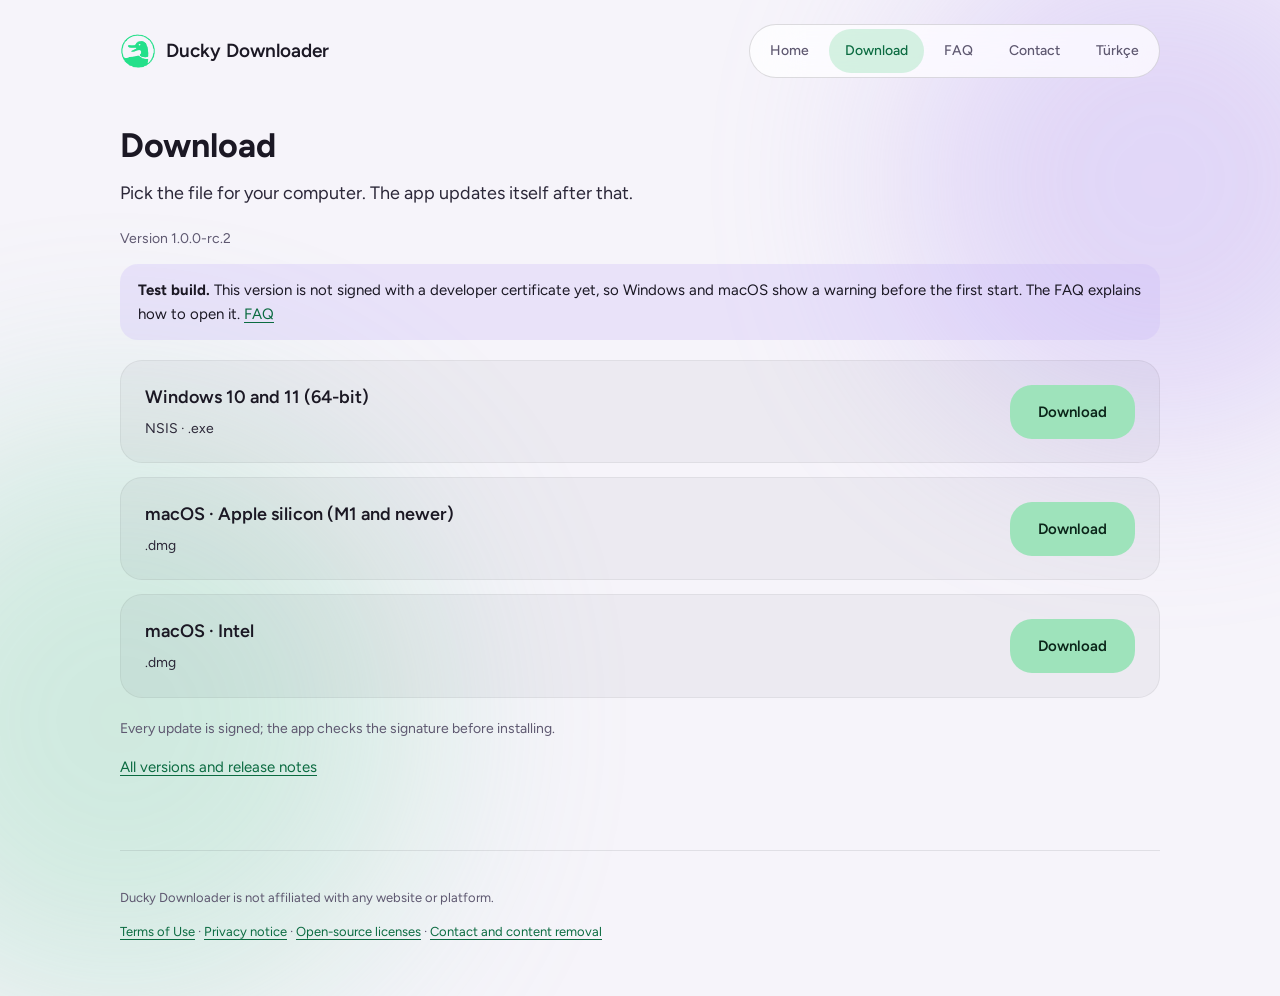
==== en/download.html @ c1512281 "Update website" ====
<!doctype html>
<html lang="en" data-theme="light">
<head>
<meta charset="utf-8">
<meta name="viewport" content="width=device-width, initial-scale=1">
<title>Download · Ducky Downloader</title>
<meta name="description" content="Paste a link, press Download. Ducky Downloader saves video and audio from many sites to your computer, in the quality and format you choose.">
<meta http-equiv="Content-Security-Policy" content="default-src 'self'; img-src 'self'; style-src 'self'; font-src 'self'; script-src 'self'; base-uri 'none'; form-action 'none'">
<meta name="referrer" content="no-referrer">
<link rel="icon" href="../assets/logo.png">
<link rel="stylesheet" href="../assets/site.css">
<script src="../assets/theme.js"></script>
</head>
<body>
<a class="skip" href="#main">Skip to content</a>
<div class="glow glow-lilac" aria-hidden="true"></div>
<div class="glow glow-mint" aria-hidden="true"></div>
<header class="header">
<a class="brand" href="index.html"><img src="../assets/logo.png" alt="" width="36" height="36"><span>Ducky Downloader</span></a>
<nav class="nav" aria-label="Home"><a href="index.html">Home</a><a href="download.html" aria-current="page">Download</a><a href="faq.html">FAQ</a><a href="contact.html">Contact</a><a href="../tr/download.html" lang="tr" hreflang="tr">Türkçe</a></nav>
</header>
<main id="main" class="main">
<h1>Download</h1>
<p class="lead">Pick the file for your computer. The app updates itself after that.</p>
<p class="muted">Version 1.0.0-rc.2</p>
<div class="notice" role="note"><strong>Test build.</strong> This version is not signed with a developer certificate yet, so Windows and macOS show a warning before the first start. The FAQ explains how to open it. <a href="faq.html">FAQ</a></div>
<ul class="downloads">
<li class="card download"><div><h2>Windows 10 and 11 (64-bit)</h2><p class="muted">NSIS · .exe</p></div><a class="button primary" href="https://github.com/kindasadduck/ducky-downloader/releases/download/v1.0.0-rc.2/Ducky.Downloader_1.0.0-rc.2_x64-setup-unsigned.exe">Download</a></li>
<li class="card download"><div><h2>macOS · Apple silicon (M1 and newer)</h2><p class="muted">.dmg</p></div><a class="button primary" href="https://github.com/kindasadduck/ducky-downloader/releases/download/v1.0.0-rc.2/Ducky.Downloader_1.0.0-rc.2_aarch64-unsigned.dmg">Download</a></li>
<li class="card download"><div><h2>macOS · Intel</h2><p class="muted">.dmg</p></div><a class="button primary" href="https://github.com/kindasadduck/ducky-downloader/releases/download/v1.0.0-rc.2/Ducky.Downloader_1.0.0-rc.2_x64-unsigned.dmg">Download</a></li>
</ul>
<p class="muted">Every update is signed; the app checks the signature before installing.</p>
<p><a href="https://github.com/kindasadduck/ducky-downloader/releases">All versions and release notes</a></p>
</main>
<footer class="footer">
<p>Ducky Downloader is not affiliated with any website or platform.</p>
<p><a href="terms.html">Terms of Use</a> · <a href="privacy.html">Privacy notice</a> · <a href="licenses.html">Open-source licenses</a> · <a href="contact.html">Contact and content removal</a></p>
</footer>
</body>
</html>
---- assets/site.css ----
@font-face{font-family:'Figtree';font-style:normal;font-weight:400;font-display:swap;src:url(fonts/figtree-400.woff2) format('woff2')}
@font-face{font-family:'Figtree';font-style:normal;font-weight:500;font-display:swap;src:url(fonts/figtree-500.woff2) format('woff2')}
@font-face{font-family:'Figtree';font-style:normal;font-weight:600;font-display:swap;src:url(fonts/figtree-600.woff2) format('woff2')}
@font-face{font-family:'Figtree';font-style:normal;font-weight:700;font-display:swap;src:url(fonts/figtree-700.woff2) format('woff2')}
/*
 * Design tokens (Master Prompt section 10.2). The only source of colors.
 * Default theme is `system`: ThemeProvider resolves it and sets data-theme.
 */

:root[data-theme='dark'] {
  color-scheme: dark;
  --ground: #100f18;
  --text: #f2f0f9;
  --text-2: #e4e1ee;
  --muted: #b2aec0;
  --placeholder: #a19db1;
  --mint: #9ee3bb;
  --mint-hover: #beebcf;
  --lilac: #cbb8f7;
  --ink-on-mint: #0b2519;
  --ink-on-lilac: #251a3a;
  --danger: #f8a4a1;
  --warn: #eccd8c;
  --glow-lilac: #baa0f3;
  --glow-mint: #7ad4a5;
  --surface-1: rgba(255, 255, 255, 0.05);
  --surface-2: rgba(255, 255, 255, 0.06);
  --surface-3: rgba(255, 255, 255, 0.09);
  --border-1: rgba(255, 255, 255, 0.05);
  --border-2: rgba(255, 255, 255, 0.08);
  --border-3: rgba(255, 255, 255, 0.16);
  --track: rgba(255, 255, 255, 0.1);
  --mint-tint: rgba(158, 227, 187, 0.09);
  --mint-border: rgba(158, 227, 187, 0.34);
  --mint-chip: rgba(158, 227, 187, 0.14);
  --mint-active: rgba(158, 227, 187, 0.2);
  --lilac-tint: rgba(203, 184, 247, 0.14);
  --popover-bg: rgba(40, 38, 54, 0.66);
  --overlay-bg: rgba(16, 15, 24, 0.42);
  --shadow-rail: 0 20px 50px rgba(0, 0, 0, 0.35);
  --shadow-popover: 0 30px 70px rgba(0, 0, 0, 0.5);

  /* Aliases: mint/lilac used as text or icon color. Dark uses the accent itself. */
  --mint-text: var(--mint);
  --lilac-text: var(--lilac);
  --glow-lilac-opacity: 0.3;
  --glow-mint-opacity: 0.2;
}

:root[data-theme='light'] {
  color-scheme: light;
  --ground: #f6f4fa;
  --text: #1b1824;
  --text-2: #2b2738;
  --muted: #5e5870;
  --placeholder: #7a748c;
  --mint: #9ee3bb;
  --mint-hover: #86d6a8;
  --mint-text: #0b6b41;
  --lilac: #cbb8f7;
  --lilac-text: #5b2fc9;
  --ink-on-mint: #0b2519;
  --ink-on-lilac: #251a3a;
  --danger: #a12f2f;
  --warn: #7e5403;
  --glow-lilac: #baa0f3;
  --glow-mint: #7ad4a5;
  --surface-1: rgba(20, 16, 24, 0.04);
  --surface-2: rgba(20, 16, 24, 0.05);
  --surface-3: rgba(255, 255, 255, 0.72);
  --border-1: rgba(20, 16, 24, 0.06);
  --border-2: rgba(20, 16, 24, 0.09);
  --border-3: rgba(20, 16, 24, 0.14);
  --track: rgba(20, 16, 24, 0.1);
  --mint-tint: rgba(158, 227, 187, 0.22);
  --mint-border: rgba(11, 107, 65, 0.32);
  --mint-chip: rgba(158, 227, 187, 0.3);
  --mint-active: rgba(158, 227, 187, 0.42);
  --lilac-tint: rgba(203, 184, 247, 0.3);
  --popover-bg: rgba(255, 255, 255, 0.78);
  --overlay-bg: rgba(246, 244, 250, 0.5);
  --shadow-rail: 0 20px 50px rgba(46, 32, 74, 0.16);
  --shadow-popover: 0 30px 70px rgba(46, 32, 74, 0.22);

  --glow-lilac-opacity: 0.35;
  --glow-mint-opacity: 0.3;
}

/* Shape, type and motion (section 10.3 / 10.4). */
:root {
  --font: 'Figtree', 'Segoe UI', system-ui, sans-serif;

  --radius-rail: 30px;
  --radius-popover: 24px;
  --radius-card: 22px;
  --radius-group: 20px;
  --radius-row: 18px;
  --radius-small: 16px;
  --radius-inner: 14px;
  --radius-select: 12px;
  --radius-pill: 999px;

  --h-hero: 64px;
  --h-primary: 54px;
  --h-rail: 52px;
  --h-option: 44px;
  --h-inline: 40px;

  --fs-title: 22px;
  --fs-brand: 19px;
  --fs-input: 16px;
  --fs-body: 15px;
  --fs-label: 14px;
  --fs-caption: 13px;
  --fs-chip: 12px;

  --motion: 180ms ease-out;
}

@media (prefers-reduced-motion: reduce) {
  :root {
    --motion: 0ms linear;
  }
}

/* Website styles. Colors come only from the app's tokens (prepended at build). */
*,
*::before,
*::after {
  box-sizing: border-box;
}

body {
  margin: 0;
  min-height: 100vh;
  background: var(--ground);
  color: var(--text);
  font-family: var(--font);
  font-size: var(--fs-body);
  line-height: 1.6;
  overflow-x: hidden;
}

a {
  color: var(--mint-text);
  text-underline-offset: 3px;
}

a:focus-visible,
summary:focus-visible {
  outline: 2px solid var(--mint-text);
  outline-offset: 3px;
  border-radius: var(--radius-select);
}

.skip {
  position: absolute;
  left: -9999px;
}

.skip:focus {
  left: 16px;
  top: 16px;
  z-index: 10;
  padding: 8px 14px;
  background: var(--surface-3);
  border-radius: var(--radius-small);
}

.glow {
  position: fixed;
  z-index: -1;
  border-radius: 50%;
  pointer-events: none;
}

.glow-lilac {
  top: -80px;
  right: -140px;
  width: 520px;
  height: 520px;
  background: var(--glow-lilac);
  opacity: var(--glow-lilac-opacity, 0.3);
  filter: blur(96px);
}

.glow-mint {
  bottom: -120px;
  left: -180px;
  width: 600px;
  height: 600px;
  background: var(--glow-mint);
  opacity: var(--glow-mint-opacity, 0.2);
  filter: blur(110px);
}

.header,
.main,
.footer {
  width: min(1040px, 100% - 32px);
  margin: 0 auto;
}

.header {
  display: flex;
  flex-wrap: wrap;
  align-items: center;
  justify-content: space-between;
  gap: 12px;
  padding: 24px 0;
}

.brand {
  display: inline-flex;
  align-items: center;
  gap: 10px;
  min-height: var(--h-option);
  color: var(--text);
  font-size: var(--fs-brand);
  font-weight: 600;
  text-decoration: none;
}

.nav {
  display: flex;
  flex-wrap: wrap;
  gap: 4px;
  padding: 4px;
  background: var(--surface-3);
  border: 1px solid var(--border-3);
  border-radius: var(--radius-pill);
  backdrop-filter: blur(24px) saturate(150%);
}

.nav a {
  display: inline-flex;
  align-items: center;
  min-height: var(--h-option);
  padding: 0 16px;
  color: var(--muted);
  font-size: var(--fs-label);
  font-weight: 500;
  text-decoration: none;
  border-radius: var(--radius-pill);
}

.nav a[aria-current='page'] {
  background: var(--mint-active);
  color: var(--mint-text);
}

.main {
  padding: 24px 0 56px;
}

h1 {
  margin: 0 0 12px;
  font-size: 34px;
  font-weight: 700;
  line-height: 1.2;
}

h2 {
  margin: 0 0 6px;
  font-size: 18px;
  font-weight: 600;
}

.hero {
  max-width: 680px;
  padding: 32px 0 40px;
}

.hero h1 {
  font-size: 42px;
}

.lead {
  margin: 0 0 20px;
  color: var(--text-2);
  font-size: 18px;
}

.muted {
  color: var(--muted);
  font-size: var(--fs-label);
}

.button {
  display: inline-flex;
  align-items: center;
  justify-content: center;
  min-height: var(--h-primary);
  padding: 0 28px;
  border-radius: var(--radius-card);
  font-weight: 600;
  text-decoration: none;
}

.button.primary {
  background: var(--mint);
  color: var(--ink-on-mint);
}

.button.primary:hover {
  background: var(--mint-hover);
}

.card {
  padding: 22px 24px;
  background: var(--surface-1);
  border: 1px solid var(--border-1);
  border-radius: var(--radius-card);
}

.features {
  display: grid;
  grid-template-columns: repeat(auto-fill, minmax(280px, 1fr));
  gap: 14px;
  margin: 0 0 36px;
  padding: 0;
  list-style: none;
}

.features p,
.card p {
  margin: 0;
  color: var(--text-2);
}

.note {
  color: var(--muted);
  font-size: var(--fs-label);
}

.notice {
  margin: 0 0 20px;
  padding: 14px 18px;
  background: var(--lilac-tint);
  border-radius: var(--radius-row);
  color: var(--text);
}

.downloads {
  display: flex;
  flex-direction: column;
  gap: 14px;
  margin: 20px 0;
  padding: 0;
  list-style: none;
}

.download {
  display: flex;
  flex-wrap: wrap;
  align-items: center;
  justify-content: space-between;
  gap: 14px;
}

.faq {
  display: flex;
  flex-direction: column;
  gap: 10px;
}

.faq summary {
  display: flex;
  align-items: center;
  min-height: var(--h-option);
  cursor: pointer;
  font-weight: 600;
}

.faq details p {
  margin-top: 8px;
}

.legal {
  max-width: 760px;
}

.legal h2 {
  margin-top: 28px;
}

.notices {
  max-height: 70vh;
  overflow: auto;
  padding: 18px;
  background: var(--surface-2);
  border: 1px solid var(--border-2);
  border-radius: var(--radius-inner);
  font-family: var(--font);
  font-size: var(--fs-caption);
  white-space: pre-wrap;
  overflow-wrap: anywhere;
}

.footer {
  padding: 24px 0 40px;
  border-top: 1px solid var(--border-2);
  color: var(--muted);
  font-size: var(--fs-caption);
}

@media (max-width: 600px) {
  .nav {
    border-radius: var(--radius-rail);
  }

  h1,
  .hero h1 {
    font-size: 30px;
  }
}
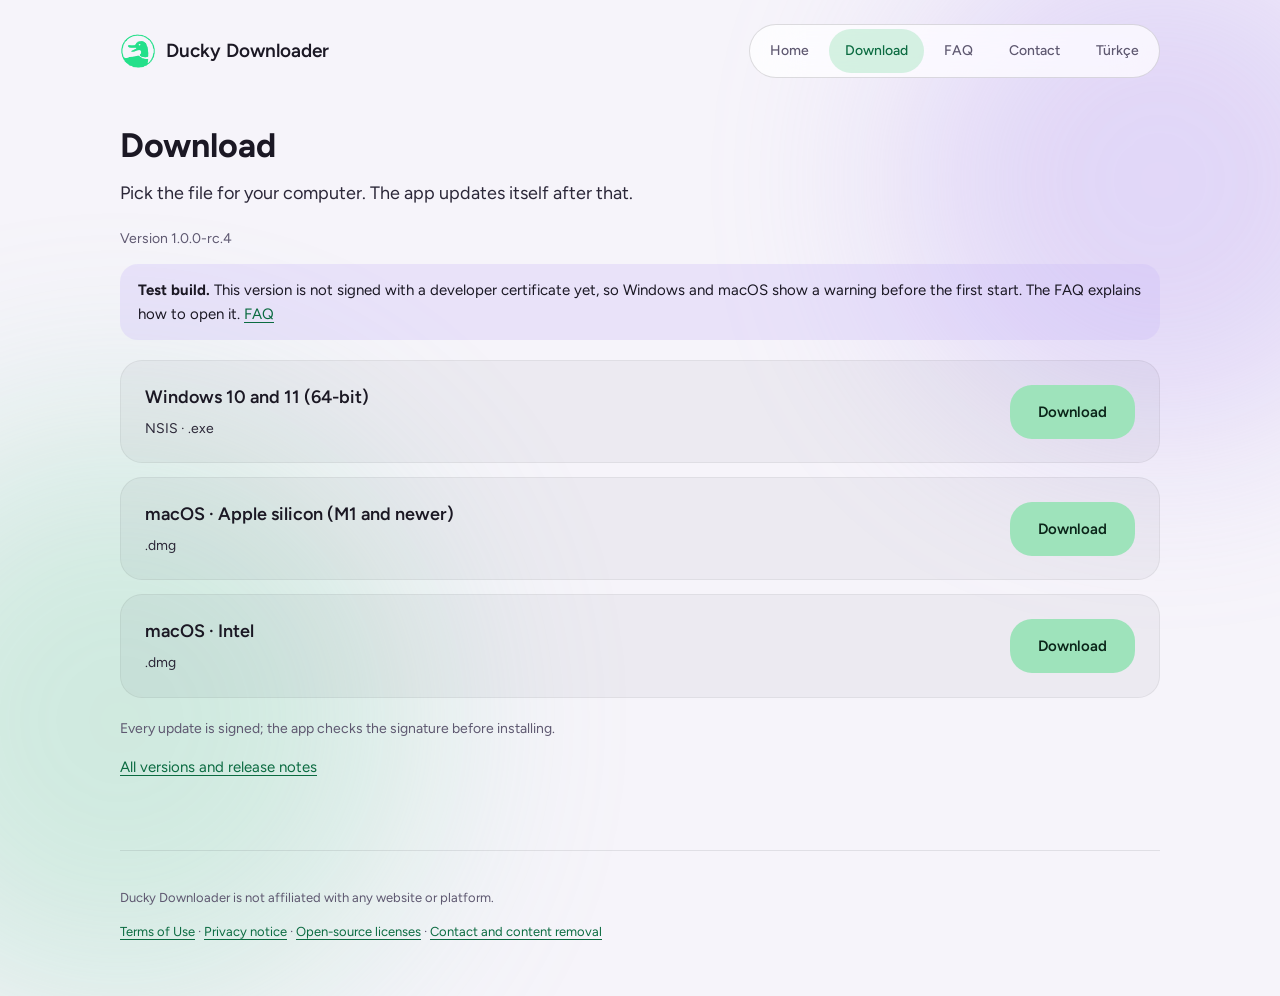
==== commit 60b8b879: "Update website" ====
--- a/en/download.html
+++ b/en/download.html
@@ -22,12 +22,12 @@
 <main id="main" class="main">
 <h1>Download</h1>
 <p class="lead">Pick the file for your computer. The app updates itself after that.</p>
-<p class="muted">Version 1.0.0-rc.2</p>
+<p class="muted">Version 1.0.0-rc.4</p>
 <div class="notice" role="note"><strong>Test build.</strong> This version is not signed with a developer certificate yet, so Windows and macOS show a warning before the first start. The FAQ explains how to open it. <a href="faq.html">FAQ</a></div>
 <ul class="downloads">
-<li class="card download"><div><h2>Windows 10 and 11 (64-bit)</h2><p class="muted">NSIS · .exe</p></div><a class="button primary" href="https://github.com/kindasadduck/ducky-downloader/releases/download/v1.0.0-rc.2/Ducky.Downloader_1.0.0-rc.2_x64-setup-unsigned.exe">Download</a></li>
-<li class="card download"><div><h2>macOS · Apple silicon (M1 and newer)</h2><p class="muted">.dmg</p></div><a class="button primary" href="https://github.com/kindasadduck/ducky-downloader/releases/download/v1.0.0-rc.2/Ducky.Downloader_1.0.0-rc.2_aarch64-unsigned.dmg">Download</a></li>
-<li class="card download"><div><h2>macOS · Intel</h2><p class="muted">.dmg</p></div><a class="button primary" href="https://github.com/kindasadduck/ducky-downloader/releases/download/v1.0.0-rc.2/Ducky.Downloader_1.0.0-rc.2_x64-unsigned.dmg">Download</a></li>
+<li class="card download"><div><h2>Windows 10 and 11 (64-bit)</h2><p class="muted">NSIS · .exe</p></div><a class="button primary" href="https://github.com/kindasadduck/ducky-downloader/releases/download/v1.0.0-rc.4/Ducky.Downloader_1.0.0-rc.4_x64-setup-unsigned.exe">Download</a></li>
+<li class="card download"><div><h2>macOS · Apple silicon (M1 and newer)</h2><p class="muted">.dmg</p></div><a class="button primary" href="https://github.com/kindasadduck/ducky-downloader/releases/download/v1.0.0-rc.4/Ducky.Downloader_1.0.0-rc.4_aarch64-unsigned.dmg">Download</a></li>
+<li class="card download"><div><h2>macOS · Intel</h2><p class="muted">.dmg</p></div><a class="button primary" href="https://github.com/kindasadduck/ducky-downloader/releases/download/v1.0.0-rc.4/Ducky.Downloader_1.0.0-rc.4_x64-unsigned.dmg">Download</a></li>
 </ul>
 <p class="muted">Every update is signed; the app checks the signature before installing.</p>
 <p><a href="https://github.com/kindasadduck/ducky-downloader/releases">All versions and release notes</a></p>
